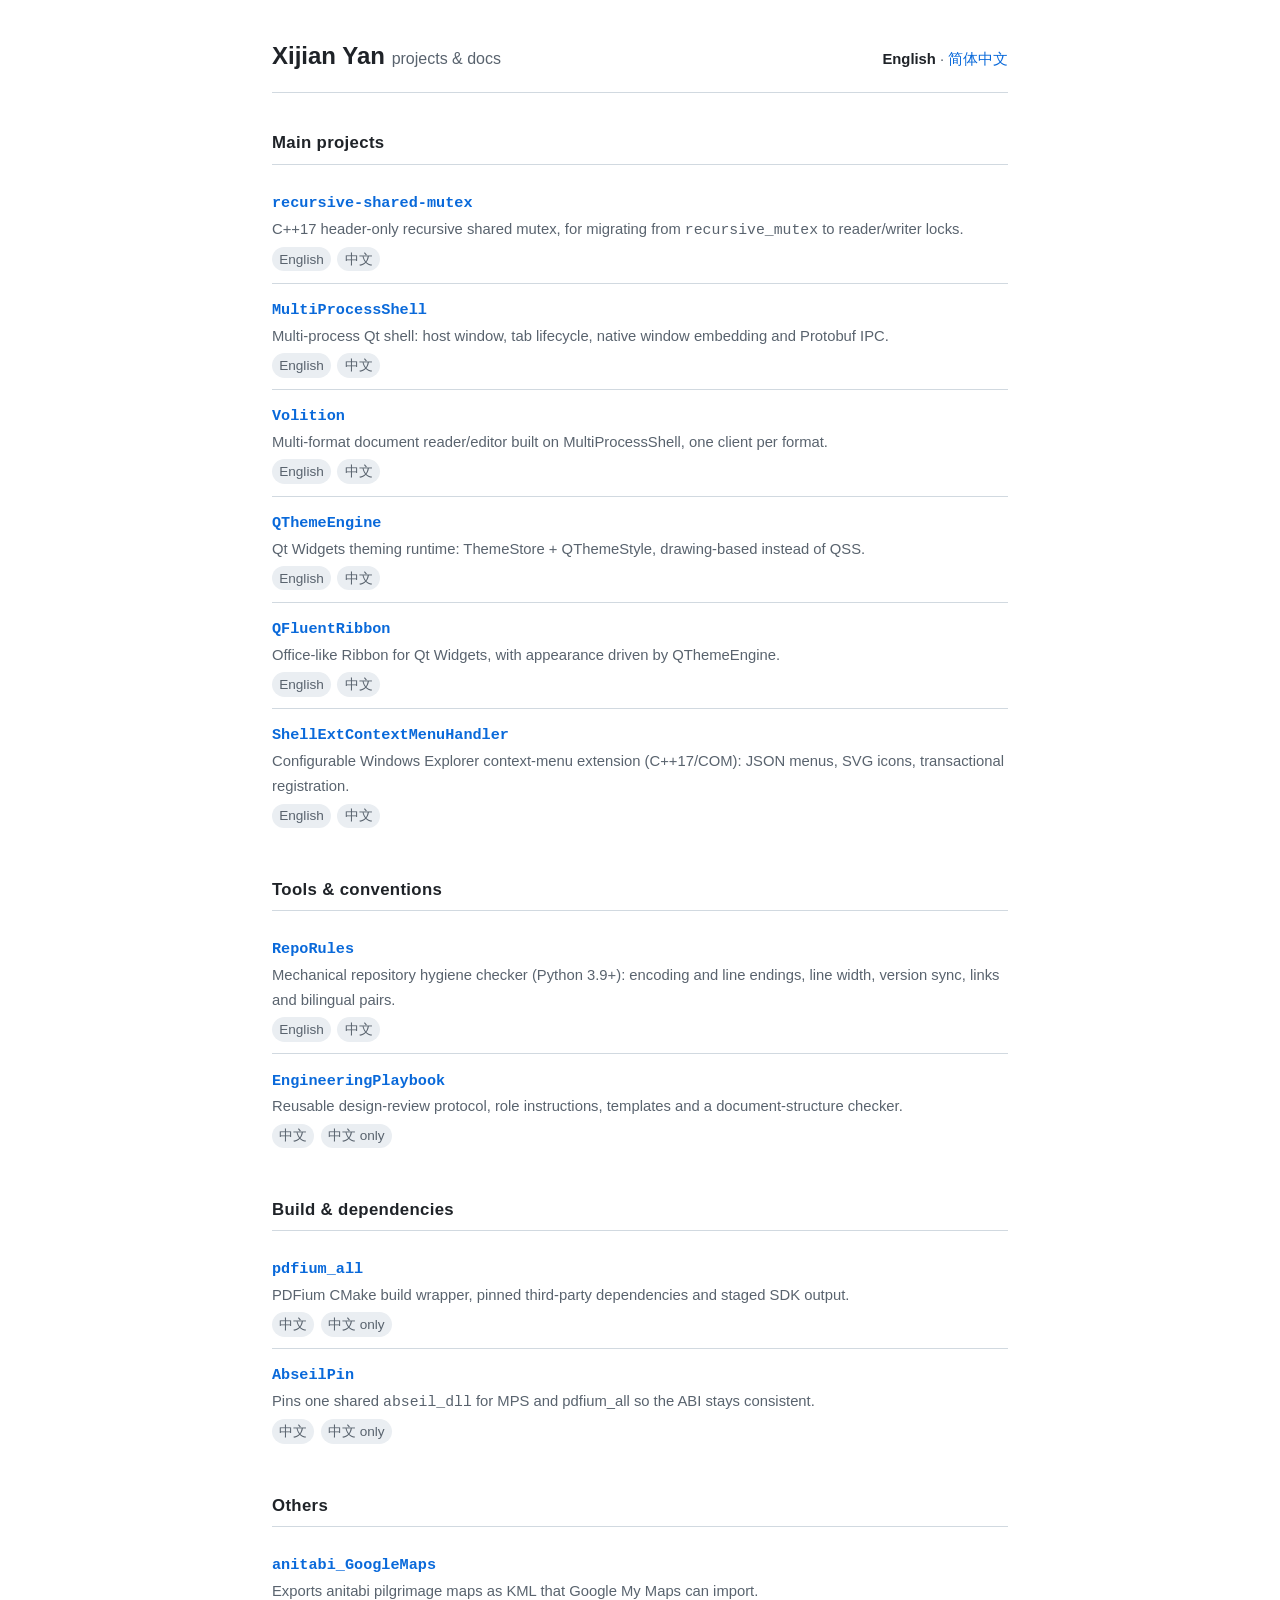
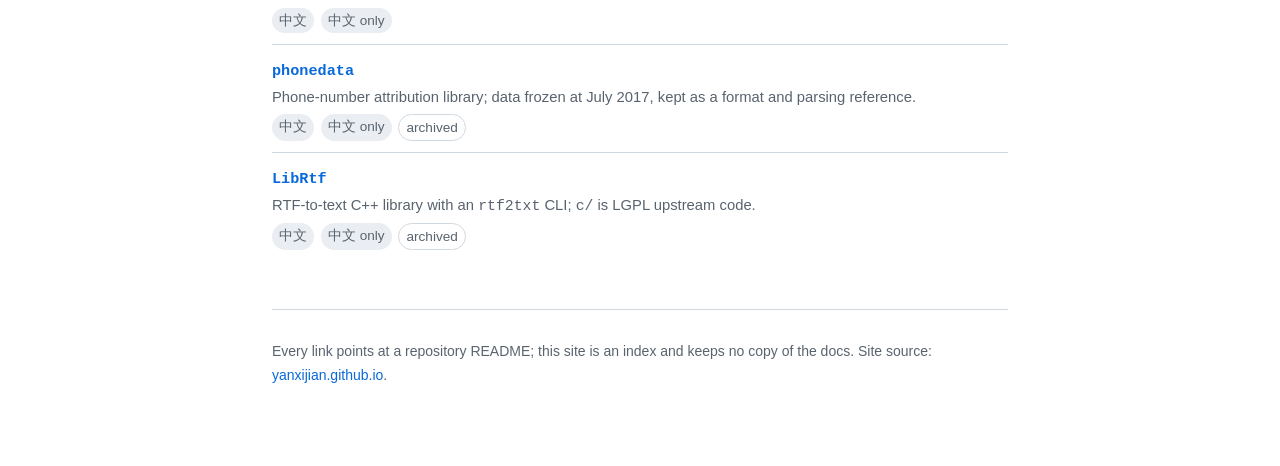
==== index.html @ ec852b6d "feat: 中英双语项目索引站（GitHub Pages，零构建） - 根页按 ?lang= > localStorage > navigator.language > en 的顺序跳转，   只在根" ====
<!DOCTYPE html>
<html lang="en">
<head>
<meta charset="utf-8">
<meta name="viewport" content="width=device-width, initial-scale=1">
<title>Xijian Yan</title>
<meta name="description" content="Projects by Xijian Yan. 选择语言后进入项目与文档索引。">
<link rel="stylesheet" href="/assets/style.css">
<link rel="alternate" hreflang="zh" href="https://yanxijian.github.io/zh/">
<link rel="alternate" hreflang="en" href="https://yanxijian.github.io/en/">
<link rel="alternate" hreflang="x-default" href="https://yanxijian.github.io/">
<script src="/assets/site.js"></script>
</head>
<body class="root">
  <main>
    <h1>Xijian Yan</h1>
    <p class="choose">选择语言 / Choose a language</p>
    <p class="choices">
      <a href="/zh/" hreflang="zh" lang="zh" data-set-lang="zh">简体中文</a>
      <span class="sep" aria-hidden="true">·</span>
      <a href="/en/" hreflang="en" lang="en" data-set-lang="en">English</a>
    </p>
    <noscript>
      <p class="note">JavaScript 不可用，请手动选择语言。<br>JavaScript is disabled — pick a language above.</p>
    </noscript>
  </main>
</body>
</html>
---- assets/style.css ----
/* 站点样式：无外部字体、无 CDN、无构建。
 * 颜色跟随系统主题，中文优先使用系统自带的中文字体。 */

:root {
  color-scheme: light dark;
  --fg: #1f2328;
  --muted: #59636e;
  --bg: #ffffff;
  --line: #d1d9e0;
  --accent: #0969da;
  --tag-bg: #eaeef2;
  --tag-fg: #59636e;
}

@media (prefers-color-scheme: dark) {
  :root {
    --fg: #e6edf3;
    --muted: #9198a1;
    --bg: #0d1117;
    --line: #30363d;
    --accent: #4493f8;
    --tag-bg: #21262d;
    --tag-fg: #9198a1;
  }
}

* {
  box-sizing: border-box;
}

html {
  -webkit-text-size-adjust: 100%;
}

body {
  margin: 0;
  padding: 2.5rem 1.25rem 4rem;
  background: var(--bg);
  color: var(--fg);
  font-family: -apple-system, BlinkMacSystemFont, "Segoe UI", "PingFang SC",
    "Hiragino Sans GB", "Microsoft YaHei", "Noto Sans CJK SC", sans-serif;
  font-size: 16px;
  line-height: 1.7;
}

main,
header,
footer {
  max-width: 46rem;
  margin: 0 auto;
}

a {
  color: var(--accent);
  text-decoration: none;
}

a:hover,
a:focus {
  text-decoration: underline;
}

a:focus-visible {
  outline: 2px solid var(--accent);
  outline-offset: 2px;
  border-radius: 3px;
}

h1 {
  margin: 0 0 0.25rem;
  font-size: 1.5rem;
  line-height: 1.35;
}

h1 .sub {
  color: var(--muted);
  font-size: 1rem;
  font-weight: 400;
}

h2 {
  margin: 2.25rem 0 0.75rem;
  padding-bottom: 0.35rem;
  border-bottom: 1px solid var(--line);
  font-size: 1.05rem;
  letter-spacing: 0.02em;
}

header {
  display: flex;
  flex-wrap: wrap;
  align-items: baseline;
  justify-content: space-between;
  gap: 0.5rem 1rem;
  padding-bottom: 1rem;
  border-bottom: 1px solid var(--line);
}

.lang {
  color: var(--muted);
  font-size: 0.925rem;
  white-space: nowrap;
}

.lang strong {
  color: var(--fg);
}

.sep {
  padding: 0 0.25rem;
  color: var(--muted);
}

ul.repos {
  margin: 0;
  padding: 0;
  list-style: none;
}

ul.repos > li {
  padding: 0.7rem 0;
  border-bottom: 1px solid var(--line);
}

ul.repos > li:last-child {
  border-bottom: 0;
}

.name {
  display: inline-block;
  margin-right: 0.5rem;
  font-weight: 600;
}

.name code {
  font-family: ui-monospace, SFMono-Regular, "SF Mono", Menlo, Consolas,
    "Liberation Mono", monospace;
  font-size: 0.95em;
}

.desc {
  display: block;
  color: var(--muted);
  font-size: 0.925rem;
}

.tags {
  display: inline-flex;
  flex-wrap: wrap;
  gap: 0.4rem;
  margin-top: 0.25rem;
  font-size: 0.85rem;
}

.tag {
  padding: 0.05rem 0.45rem;
  border-radius: 999px;
  background: var(--tag-bg);
  color: var(--tag-fg);
  white-space: nowrap;
}

.tag-archived {
  background: transparent;
  border: 1px solid var(--line);
}

footer {
  margin-top: 3rem;
  padding-top: 1rem;
  border-top: 1px solid var(--line);
  color: var(--muted);
  font-size: 0.875rem;
}

/* 根页：语言选择兜底 */
body.root {
  display: flex;
  align-items: center;
  min-height: 100vh;
  padding-top: 0;
  padding-bottom: 0;
}

body.root main {
  width: 100%;
  text-align: center;
}

body.root .choose {
  margin: 0.75rem 0 0.5rem;
  color: var(--muted);
}

body.root .choices {
  margin: 0;
  font-size: 1.15rem;
}

body.root .note {
  margin-top: 1.5rem;
  color: var(--muted);
  font-size: 0.85rem;
}
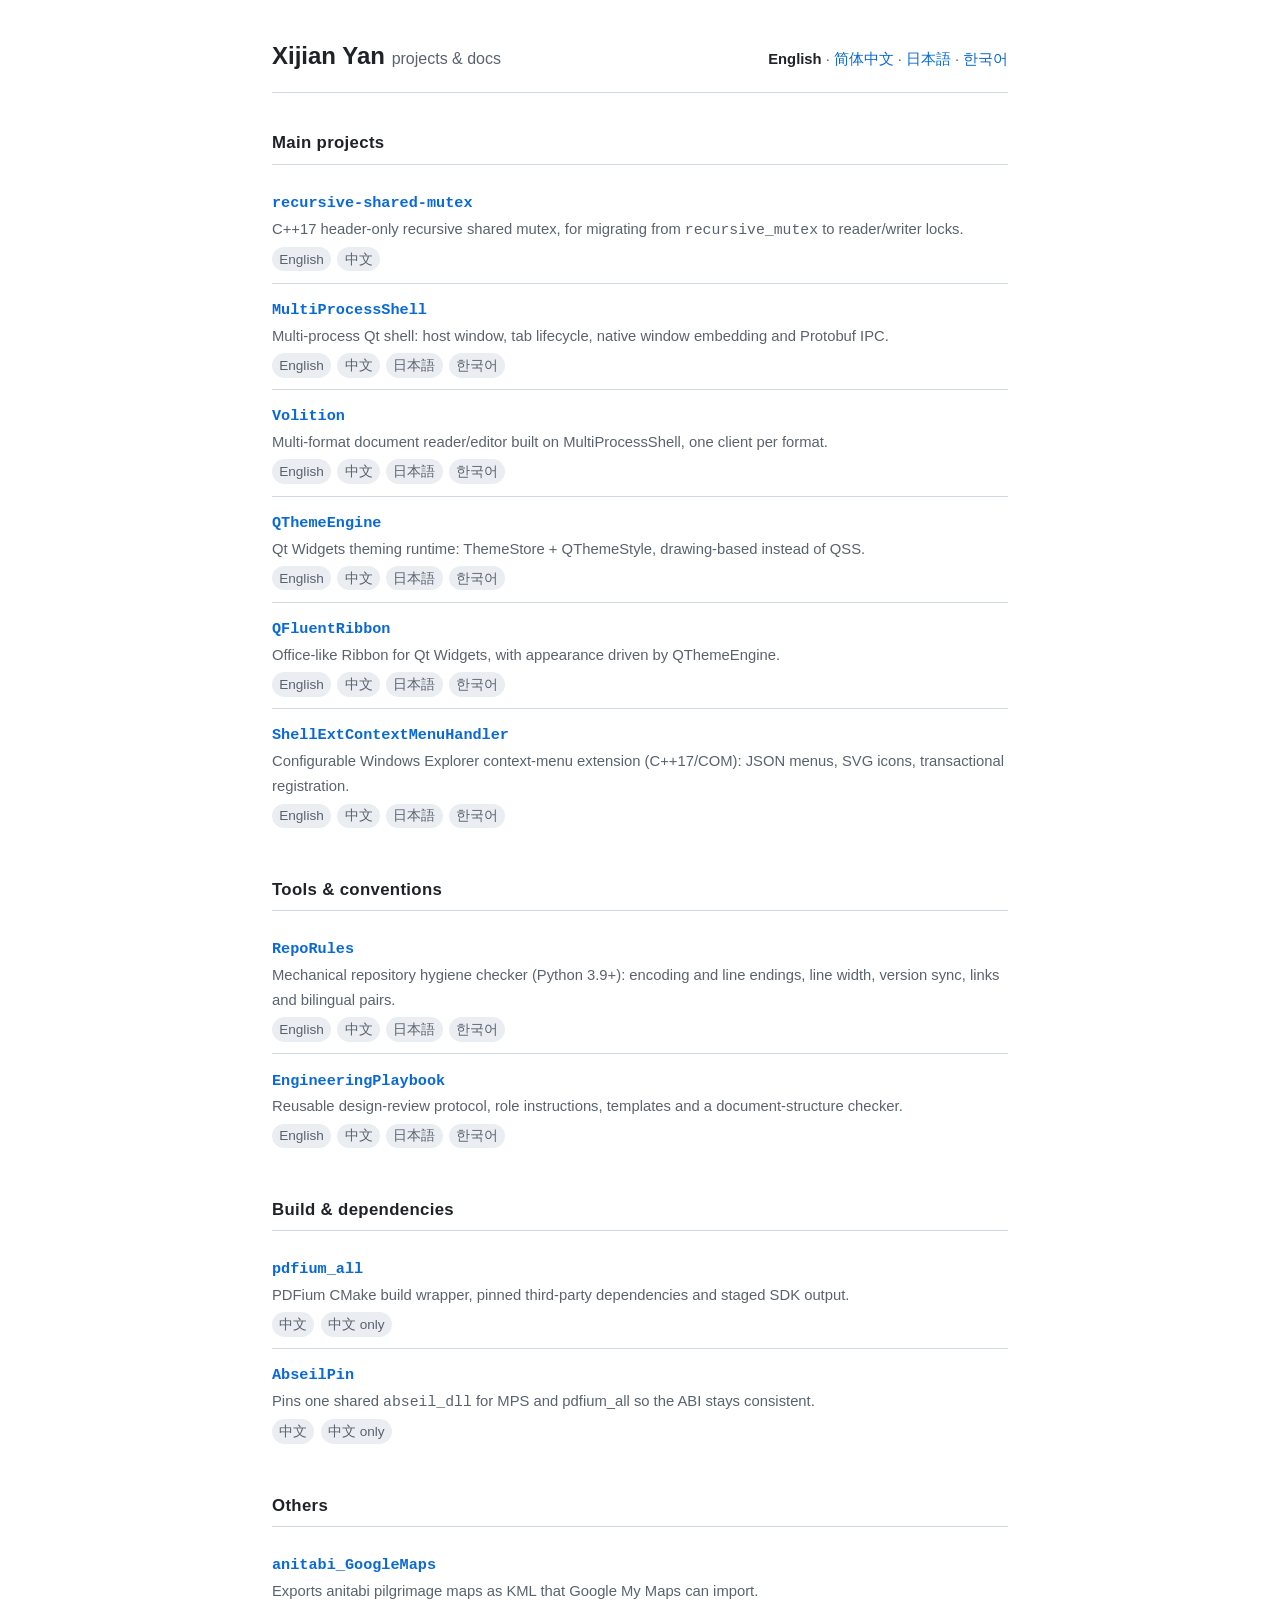
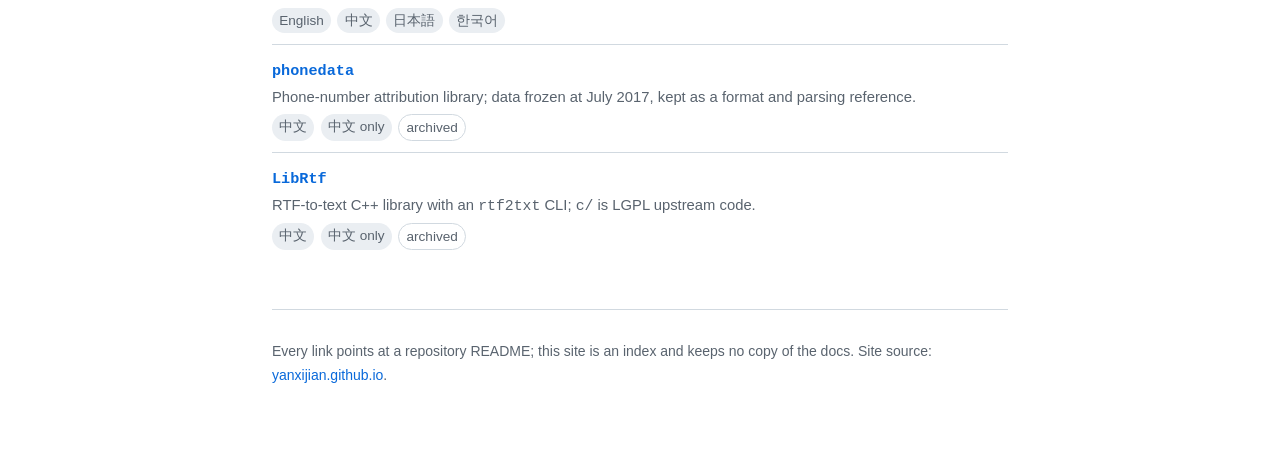
==== commit f2100c67: "feat: 站点补齐日语、韩语两页，成为四语索引 - 新增 ja/index.html、ko/index.html：12 个仓库条目按各自语言写说明 - 根页与 zh/en 页的语言导航、hrefla" ====
--- a/index.html
+++ b/index.html
@@ -8,17 +8,23 @@
 <link rel="stylesheet" href="/assets/style.css">
 <link rel="alternate" hreflang="zh" href="https://yanxijian.github.io/zh/">
 <link rel="alternate" hreflang="en" href="https://yanxijian.github.io/en/">
+<link rel="alternate" hreflang="ja" href="https://yanxijian.github.io/ja/">
+<link rel="alternate" hreflang="ko" href="https://yanxijian.github.io/ko/">
 <link rel="alternate" hreflang="x-default" href="https://yanxijian.github.io/">
 <script src="/assets/site.js"></script>
 </head>
 <body class="root">
   <main>
     <h1>Xijian Yan</h1>
-    <p class="choose">选择语言 / Choose a language</p>
+    <p class="choose">选择语言 · Choose a language · 言語 · 언어</p>
     <p class="choices">
-      <a href="/zh/" hreflang="zh" lang="zh" data-set-lang="zh">简体中文</a>
+      <a href="/zh/" hreflang="zh" lang="zh-CN" data-set-lang="zh">简体中文</a>
       <span class="sep" aria-hidden="true">·</span>
       <a href="/en/" hreflang="en" lang="en" data-set-lang="en">English</a>
+      <span class="sep" aria-hidden="true">·</span>
+      <a href="/ja/" hreflang="ja" lang="ja" data-set-lang="ja">日本語</a>
+      <span class="sep" aria-hidden="true">·</span>
+      <a href="/ko/" hreflang="ko" lang="ko" data-set-lang="ko">한국어</a>
     </p>
     <noscript>
       <p class="note">JavaScript 不可用，请手动选择语言。<br>JavaScript is disabled — pick a language above.</p>
